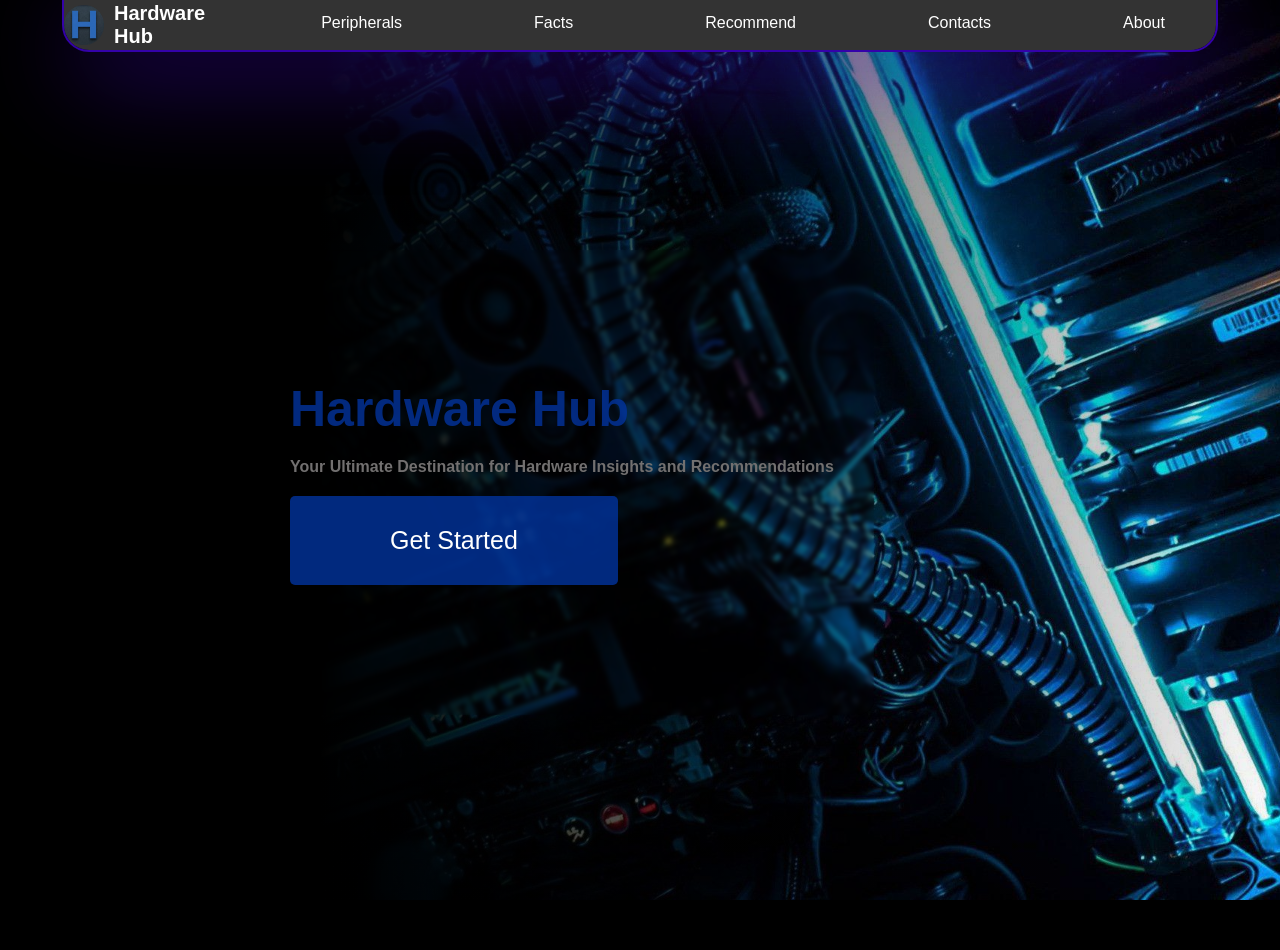
==== index.html @ c2e11205 "complete first page" ====
<!DOCTYPE html>
<html lang="en">

<head>
    <meta charset="UTF-8">
    <meta name="viewport" content="width=device-width, initial-scale=1.0">
    <link rel="stylesheet" href="Style.css">
    <link rel="stylesheet"
        href="https://fonts.googleapis.com/css2?family=Material+Symbols+Outlined:opsz,wght,FILL,GRAD@24,400,0,0&icon_names=person,help" />

    <title>Hardware Hub</title>
</head>

<body>

    <nav>
        <div class="logo">
            <a href="#"><img src="/images/viber_image_2026-10-20_21-15-32-485.png" alt="Logo" class="logo-image"></a>
            <H3>Hardware Hub</H3>
        </div>
        <div class="nav-links">
            <ul>
                <li><a href="#Peripherals">Peripherals</a></li>
                <li><a href="#Facts">Facts</a></li>
                <li><a href="#Recommend">Recommend</a></li>
                <li><a href="#Contacts">Contacts</a></li>
                <li><a href="#About">About</a></li>
            </ul>
        </div>
        <div class="nav-icons">
            <ul>
                <li><a href="#"><span class="material-symbols-outlined">person</span></a></li>
                <li><a href="#"><span class="material-symbols-outlined">help</span></a></li>
            </ul>
        </div>

    </nav>


    <section id="The-Main-Page">
        <div class="hero-box">
            <h1 id="MainTitle"> Hardware Hub</H1>
            <h3 id="MainSubtitle">Your Ultimate Destination for Hardware Insights and Recommendations</h3>
            <a href="#Peripherals" class="GetStartedButton">Get Started</a>
        </div>




    </section>


</body>

</html>
---- Style.css ----
body{
    margin: 0;
    padding: 0;
    font-family: 'Arial', sans-serif;
    background-image:
        linear-gradient(to right, #000 25%, rgba(0, 0, 0, 0) 100%),
        url(/images/wp5599720.jpg);
    background-size: cover;
    background-position: center;
    background-repeat: no-repeat;
    background-color: #000;
    background-attachment: fixed;
}

.hero-box {
    display: inline-block;
    margin-top: 100px;
    margin-left: 50px;
    padding: 30px 40px;
    background-color: rgba(0, 0, 0, 0);
    border-radius: 16px;
    backdrop-filter: blur(2px);
}

#MainTitle {
    margin: 0;
    margin-top: 100px;
    margin-left: 200px;
    font-size: 50px;
    font-weight: bold;
    color: #02339cce;
    font-family: 'Arial', sans-serif;
}

#MainSubtitle {
    margin: 0;
    margin-top: 20px;
    margin-left: 200px;
    font-size: 16px;
    color: #727070;
    font-family: 'Arial', sans-serif;
}

section#The-Main-Page .GetStartedButton {
    display: inline-block;
    margin-top: 20px;
    margin-left: 200px;
    margin-bottom: 100px;
    padding: 30px 100px;
    font-size: 25px;
    color: #fff;
    background-color: #02339cce;
    border: none;
    border-radius: 5px;
    text-decoration: none;
}

section#The-Main-Page {

    height: 100vh;
    padding-top: 100px;
    box-sizing: border-box;;
    margin: 0;
}

nav{
    position: sticky;
    display: flex;
    justify-content: space-around;
    height:50px;
    gap: 0px;

    top: 0px;
    width: 90%;
    left: 5%;
    padding: 0;
    margin: 0;
    background-color: #333;
    border-radius: 0 0 25px 25px;
    outline: 2px solid rgb(52, 2, 170);
    box-shadow: 10px 25px 100px rgba(63, 9, 189, 0.603);
    list-style-type: none;
    }



nav ul {
    list-style-type: none;
    margin: 0;
    padding: 0;
    display: flex;
    gap: 100px;
    justify-content: center;
    text-decoration: none;
}

nav a {
    display: block;
    color: white;
    text-align: center;
    padding: 14px 16px;
    text-decoration: none;
}
nav .nav-icons ul {
    gap: 0px;
    padding:0 20px;

}

nav .material-symbols-outlined {
    font-size: 24px;
    color: white;
    display: block;
}
nav .logo a {
    padding:0 ;
    display: flex;
}

.logo img {
    height: 40px;
    display: block;
    margin-top: 0px;
}

nav .nav-links{
    padding-left: 100px;
    padding-right: 100px;
}

nav .logo{
    display: flex;
    align-items: center;
    gap:10px;
}

nav .logo h3{
    color: white;
    font-size: 20px;
    margin: 0;
}
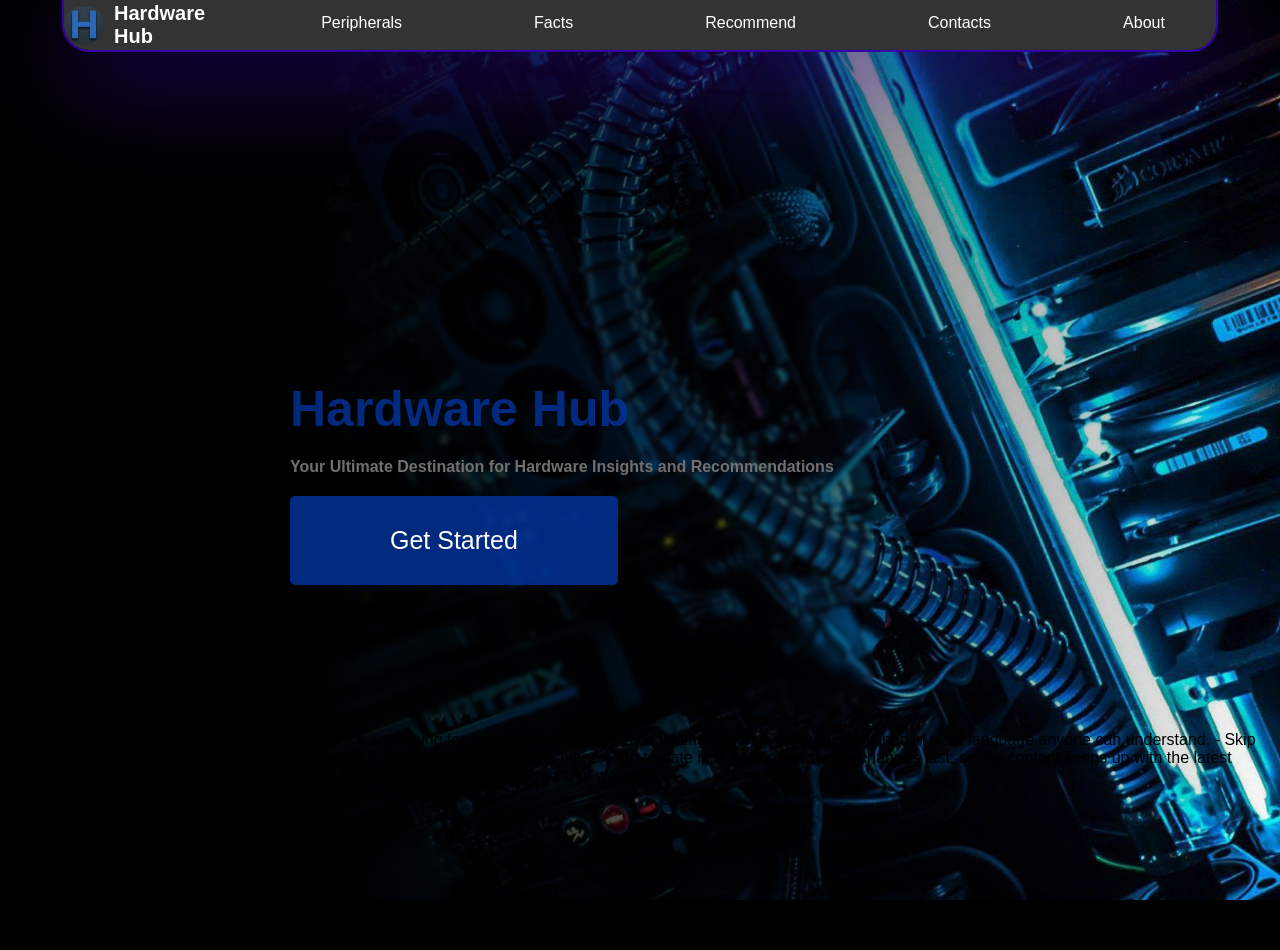
==== commit 0ffeb05e: "Make Peripherlas page and experimenting" ====
--- a/index.html
+++ b/index.html
@@ -43,6 +43,14 @@
             <h3 id="MainSubtitle">Your Ultimate Destination for Hardware Insights and Recommendations</h3>
             <a href="#Peripherals" class="GetStartedButton">Get Started</a>
         </div>
+        <div class="HeroInfo">
+            <p>-	From entry-level builds to high-end setups, there’s something for every price range.
+-	 No confusing jargon. Specs are explained in plain language anyone can understand.
+-	Skip hours of research, because the key information and comparisons are all in one place.
+-	Up-to-date information. Hardware changes fast, so our content keeps up with the latest releases.
+-	CPUs, GPUs, peripherals and more, without jumping between dozens of websites.
+</p>
+        </div>
 
 
 
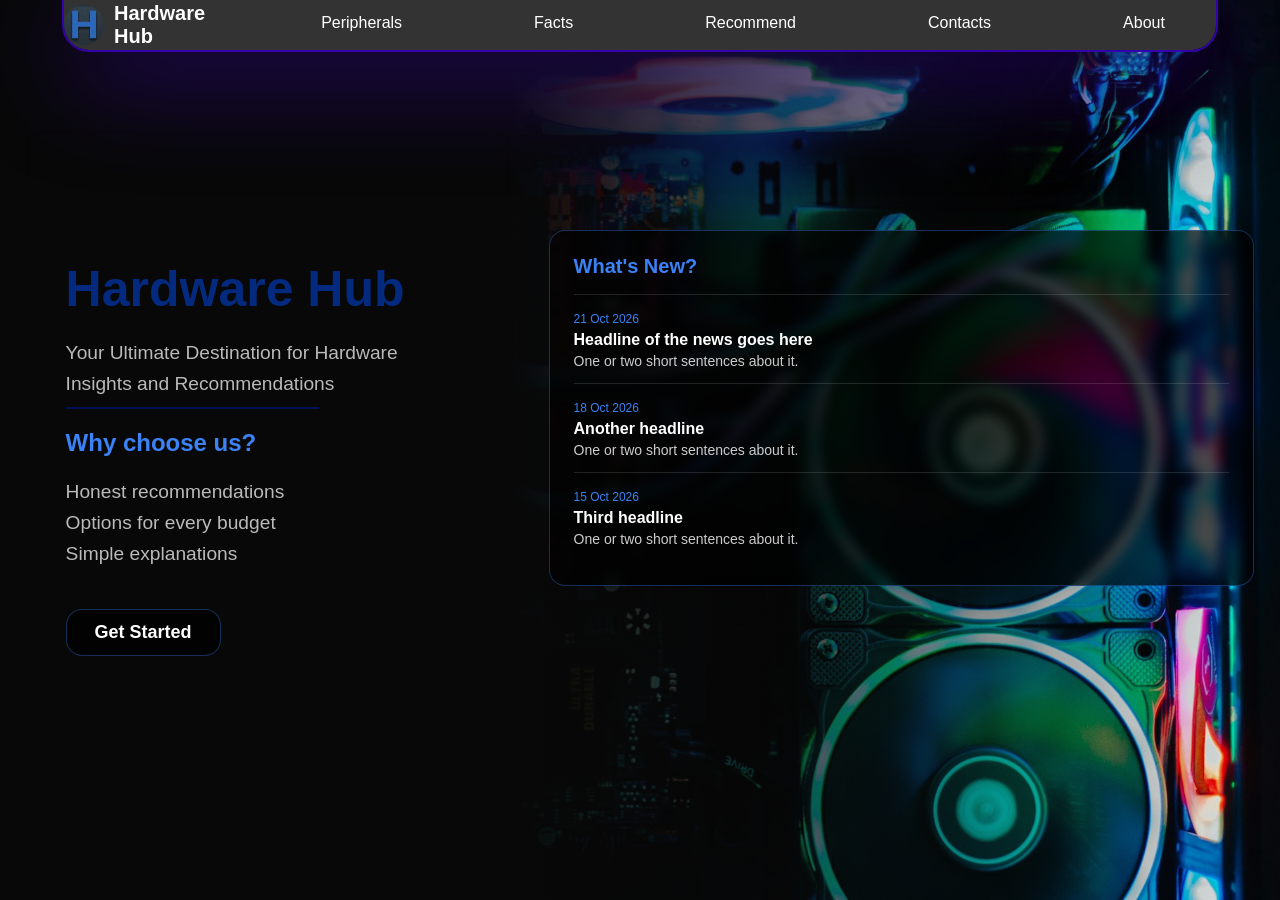
==== commit 6145872d: "Changes in Main Page" ====
--- a/index.html
+++ b/index.html
@@ -21,7 +21,7 @@
         <div class="nav-links">
             <ul>
                 <li><a href="#Peripherals">Peripherals</a></li>
-                <li><a href="#Facts">Facts</a></li>
+                <li><a href="#News">Facts</a></li>
                 <li><a href="#Recommend">Recommend</a></li>
                 <li><a href="#Contacts">Contacts</a></li>
                 <li><a href="#About">About</a></li>
@@ -38,19 +38,44 @@
 
 
     <section id="The-Main-Page">
+
         <div class="hero-box">
-            <h1 id="MainTitle"> Hardware Hub</H1>
-            <h3 id="MainSubtitle">Your Ultimate Destination for Hardware Insights and Recommendations</h3>
-            <a href="#Peripherals" class="GetStartedButton">Get Started</a>
+            <h1 id="MainTitle">Hardware Hub</h1>
+            <p id="Subtitle" style="font-size: 1.2em; line-height: 1.6; color: #bbbaba;">
+                Your Ultimate Destination for Hardware Insights and Recommendations </p> 
+                <hr style="border: 1px solid #001a8f96; margin-right:150px">
+            <h2 class="Choosing" style="font-size: 1.5em; color: #3b82f6;">Why choose us?</h2>
+            <p class="Choose">
+            Honest recommendations <br>
+            Options for every budget <br>
+            Simple explanations
+            </p>
+            <a href="peripherals.html" class="GetStartedButton">Get Started</a>
         </div>
-        <div class="HeroInfo">
-            <p>-	From entry-level builds to high-end setups, there’s something for every price range.
--	 No confusing jargon. Specs are explained in plain language anyone can understand.
--	Skip hours of research, because the key information and comparisons are all in one place.
--	Up-to-date information. Hardware changes fast, so our content keeps up with the latest releases.
--	CPUs, GPUs, peripherals and more, without jumping between dozens of websites.
-</p>
-        </div>
+
+        <aside class="news">
+            <h2 class="news-title">What's New?</h2>
+
+            <article class="news-item">
+                <span class="news-date">21 Oct 2026</span>
+                <h3>Headline of the news goes here</h3>
+                <p>One or two short sentences about it.</p>
+            </article>
+
+            <article class="news-item">
+                <span class="news-date">18 Oct 2026</span>
+                <h3>Another headline</h3>
+                <p>One or two short sentences about it.</p>
+            </article>
+
+            <article class="news-item">
+                <span class="news-date">15 Oct 2026</span>
+                <h3>Third headline</h3>
+                <p>One or two short sentences about it.</p>
+            </article>
+        </aside>
+
+    </section>
 
 
 
--- a/Style.css
+++ b/Style.css
@@ -4,8 +4,8 @@
     padding: 0;
     font-family: 'Arial', sans-serif;
     background-image:
-        linear-gradient(to right, #000 25%, rgba(0, 0, 0, 0) 100%),
-        url(/images/wp5599720.jpg);
+        linear-gradient(to right, #080808 40%, rgba(0, 0, 0, 0) 100%),
+        url(/images/tai-bui-Q-xGz9NOVOE-unsplash.jpg);
     background-size: cover;
     background-position: center;
     background-repeat: no-repeat;
@@ -18,7 +18,7 @@
     margin-top: 100px;
     margin-left: 50px;
     padding: 30px 40px;
-    background-color: rgba(0, 0, 0, 0);
+    background-color: rgba(7, 2, 85, 0);
     border-radius: 16px;
     backdrop-filter: blur(2px);
 }
@@ -26,42 +26,98 @@
 #MainTitle {
     margin: 0;
     margin-top: 100px;
-    margin-left: 200px;
     font-size: 50px;
     font-weight: bold;
     color: #02339cce;
     font-family: 'Arial', sans-serif;
 }
 
-#MainSubtitle {
+.Choose{
+    font-size: 1.2em;
+    line-height: 1.6;
+    color: #bbbaba;
+    margin: 0 0 20px;
+}
+
+#Subtitle {
     margin: 0;
     margin-top: 20px;
-    margin-left: 200px;
     font-size: 16px;
     color: #727070;
     font-family: 'Arial', sans-serif;
 }
 
-section#The-Main-Page .GetStartedButton {
+.GetStartedButton {
     display: inline-block;
     margin-top: 20px;
-    margin-left: 200px;
-    margin-bottom: 100px;
-    padding: 30px 100px;
-    font-size: 25px;
-    color: #fff;
-    background-color: #02339cce;
-    border: none;
-    border-radius: 5px;
+    padding: 12px 28px;
+    background-color: rgba(0, 0, 0, 0.65);
+    border: 1px solid rgba(59, 130, 246, 0.35);
+    border-radius: 16px;
+    backdrop-filter: blur(6px);
+    color: white;
     text-decoration: none;
+    font-size: 18px;
+    font-weight: bold;
+}
+
+.GetStartedButton:hover {
+    border-color: #3b82f6;
+    color: #3b82f6;
 }
 
 section#The-Main-Page {
-
-    height: 100vh;
-    padding-top: 100px;
-    box-sizing: border-box;;
-    margin: 0;
+    display: flex;
+    align-items: center;          
+    justify-content: space-between;
+    gap: 40px;
+    height: 100%;
+    padding: 80px 2% 40px;        
+    box-sizing: border-box;
+}
+
+.hero-box {
+    margin: 0;                    
+    flex: 1 1 55%;              
+}
+
+.news {
+    flex: 0 1 1100px;         
+    max-height: 100%;
+    overflow-y: auto;             
+    padding: 24px;
+    background-color: rgba(0, 0, 0, 0.65);
+    border: 1px solid rgba(59, 130, 246, 0.35);
+    border-radius: 16px;
+    backdrop-filter: blur(6px);
+    color: white;
+}
+
+.news-title {
+    margin: 0 0 16px;
+    font-size: 20px;
+    color: #3b82f6;
+}
+
+.news-item {
+    padding: 14px 0;
+    border-top: 1px solid rgba(255, 255, 255, 0.12);
+}
+
+.news-date {
+    font-size: 12px;
+    color: #3b82f6;
+}
+
+.news-item h3 {
+    margin: 4px 0;
+    font-size: 16px;
+}
+
+.news-item p {
+    margin: 0;
+    font-size: 14px;
+    color: #ccc;
 }
 
 nav{
@@ -77,6 +133,7 @@
     padding: 0;
     margin: 0;
     background-color: #333;
+    backdrop-filter: blur(2px);
     border-radius: 0 0 25px 25px;
     outline: 2px solid rgb(52, 2, 170);
     box-shadow: 10px 25px 100px rgba(63, 9, 189, 0.603);
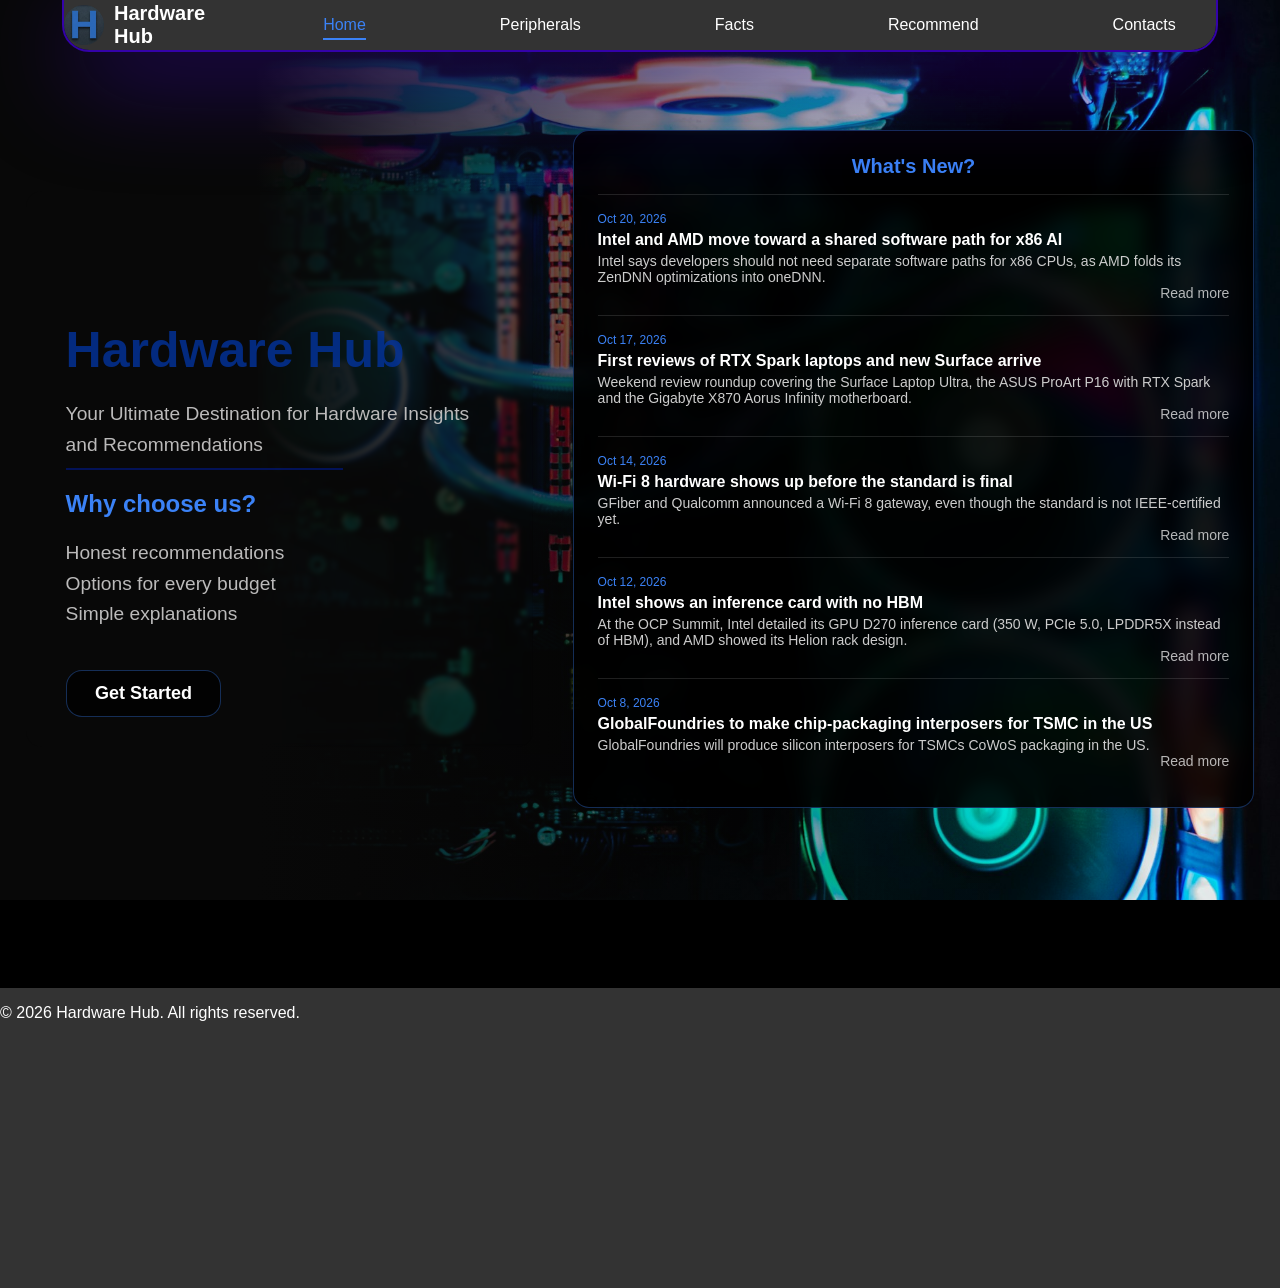
==== commit 7604c441: "added new wallpaper, footer, new nav mechanics, peripherals folder for navigation in it" ====
--- a/index.html
+++ b/index.html
@@ -4,7 +4,7 @@
 <head>
     <meta charset="UTF-8">
     <meta name="viewport" content="width=device-width, initial-scale=1.0">
-    <link rel="stylesheet" href="Style.css">
+    <link rel="stylesheet" href="MainStyle.css">
     <link rel="stylesheet"
         href="https://fonts.googleapis.com/css2?family=Material+Symbols+Outlined:opsz,wght,FILL,GRAD@24,400,0,0&icon_names=person,help" />
 
@@ -19,12 +19,12 @@
             <H3>Hardware Hub</H3>
         </div>
         <div class="nav-links">
-            <ul>
-                <li><a href="#Peripherals">Peripherals</a></li>
-                <li><a href="#News">Facts</a></li>
-                <li><a href="#Recommend">Recommend</a></li>
-                <li><a href="#Contacts">Contacts</a></li>
-                <li><a href="#About">About</a></li>
+            <ul class="nav-list">
+                <li><a href="index.html" class="active">Home</a></li>
+                <li><a href="/PeripheralsPages/Peripherals.html">Peripherals</a></li>
+                <li><a href="Facts.html">Facts</a></li>
+                <li><a href="Recommendations.html">Recommend</a></li>
+                <li><a href="Contacts.html">Contacts</a></li>
             </ul>
         </div>
         <div class="nav-icons">
@@ -50,39 +50,55 @@
             Options for every budget <br>
             Simple explanations
             </p>
-            <a href="peripherals.html" class="GetStartedButton">Get Started</a>
+            <a href="/PeripheralsPages/Peripherals.html" class="GetStartedButton">Get Started</a>
         </div>
 
         <aside class="news">
             <h2 class="news-title">What's New?</h2>
 
             <article class="news-item">
-                <span class="news-date">21 Oct 2026</span>
-                <h3>Headline of the news goes here</h3>
-                <p>One or two short sentences about it.</p>
+                <span class="news-date">Oct 20, 2026</span>
+                <h3>Intel and AMD move toward a shared software path for x86 AI</h3>
+                <p>Intel says developers should not need separate software paths for x86 CPUs, as AMD folds its ZenDNN optimizations into oneDNN.</p>
+                <p><a href="https://wccftech.com/topic/hardware/" target="_blank" style="display: flex; justify-content: right;">Read more</a></p>
             </article>
 
             <article class="news-item">
-                <span class="news-date">18 Oct 2026</span>
-                <h3>Another headline</h3>
-                <p>One or two short sentences about it.</p>
+                <span class="news-date">Oct 17, 2026</span>
+                <h3>First reviews of RTX Spark laptops and new Surface arrive</h3>
+                <p>Weekend review roundup covering the Surface Laptop Ultra, the ASUS ProArt P16 with RTX Spark and the Gigabyte X870 Aorus Infinity motherboard.</p>
+                <p><a href="https://www.funkykit.com/news/weekend-hardware-round-up-17th-october-2026" target="_blank " style="display: flex; justify-content: right;">Read more</a></p>
             </article>
 
             <article class="news-item">
-                <span class="news-date">15 Oct 2026</span>
-                <h3>Third headline</h3>
-                <p>One or two short sentences about it.</p>
+                <span class="news-date">Oct 14, 2026</span>
+                <h3>Wi-Fi 8 hardware shows up before the standard is final</h3>
+                <p>GFiber and Qualcomm announced a Wi-Fi 8 gateway, even though the standard is not IEEE-certified yet.</p>
+                <p><a href="https://www.tomshardware.com/news/page/8" target="_blank" style="display: flex; justify-content: right;">Read more</a></p>
+            </article>
+
+            <article class="news-item">
+                <span class="news-date">Oct 12, 2026</span>
+                <h3>Intel shows an inference card with no HBM</h3>
+                <p>At the OCP Summit, Intel detailed its GPU D270 inference card (350 W, PCIe 5.0, LPDDR5X instead of HBM), and AMD showed its Helion rack design.</p>
+                <p><a href="https://www.techwrix.com/ocp-global-summit-2026-recap-key-announcements-and-takeaways/" target="_blank" style="display: flex; justify-content: right;">Read more</a></p>
+            </article>
+
+            <article class="news-item">
+                <span class="news-date">Oct 8, 2026</span>
+                <h3>GlobalFoundries to make chip-packaging interposers for TSMC in the US</h3>
+                <p>GlobalFoundries will produce silicon interposers for TSMCs CoWoS packaging in the US.</p>
+                <p><a href="https://www.tomshardware.com/tech-industry/manufacturing/semiconductors" target="_blank" style="display: flex; justify-content: right;">Read more</a></p>
             </article>
         </aside>
 
+    
     </section>
 
 
-
-
-    </section>
-
-
+    <footer>
+        <p>&copy; 2026 Hardware Hub. All rights reserved.</p>
+    </footer>
 </body>
 
 </html>
--- a/MainStyle.css
+++ b/MainStyle.css
@@ -0,0 +1,247 @@
+
+body{
+    margin: 0;
+    padding: 0;
+    font-family: 'Arial', sans-serif;
+    background-image:
+        linear-gradient(to right, #080808 20%, rgba(0, 0, 0, 0) 80%),
+        url(/images/tai-bui-Q-xGz9NOVOE-unsplash.jpg);
+    background-size: cover;
+    background-position: center;
+    background-repeat: no-repeat;
+    background-color: #000;
+    background-attachment: fixed;
+}
+
+.hero-box {
+    display: inline-block;
+    margin-top: 100px;
+    margin-left: 50px;
+    padding: 30px 40px;
+    background-color: rgba(7, 2, 85, 0);
+    border-radius: 16px;
+    backdrop-filter: blur(2px);
+}
+
+#MainTitle {
+    margin: 0;
+    margin-top: 100px;
+    font-size: 50px;
+    font-weight: bold;
+    color: #02339cce;
+    font-family: 'Arial', sans-serif;
+}
+
+.Choose{
+    font-size: 1.2em;
+    line-height: 1.6;
+    color: #bbbaba;
+    margin: 0 0 20px;
+}
+
+#Subtitle {
+    margin: 0;
+    margin-top: 20px;
+    font-size: 16px;
+    color: #727070;
+    font-family: 'Arial', sans-serif;
+}
+
+.GetStartedButton {
+    display: inline-block;
+    margin-top: 20px;
+    padding: 12px 28px;
+    background-color: rgba(0, 0, 0, 0.65);
+    border: 1px solid rgba(59, 130, 246, 0.35);
+    border-radius: 16px;
+    backdrop-filter: blur(6px);
+    color: white;
+    text-decoration: none;
+    font-size: 18px;
+    font-weight: bold;
+}
+
+.GetStartedButton:hover {
+    border-color: #3b82f6;
+    color: #3b82f6;
+}
+
+section#The-Main-Page {
+    display: flex;
+    align-items: center;          
+    justify-content: space-between;
+    gap: 40px;
+    height: 100%;
+    padding: 80px 2% 40px;        
+    box-sizing: border-box;
+}
+
+
+.hero-box {
+    margin: 0;                    
+    flex: 1 1 55%;              
+}
+
+.news {
+    flex: 0 1 1000px;         
+    max-height: 100%;
+    overflow-y: auto;             
+    padding: 24px;
+    background-color: rgba(0, 0, 0, 0.900);
+    border: 1px solid rgba(59, 130, 246, 0.35);
+    border-radius: 16px;
+    backdrop-filter: blur(10px);
+    color: white;
+}
+
+.news-title {
+    display: flex;
+    justify-content: center;
+    margin: 0 0 16px;
+    font-size: 20px;
+    color: #3b82f6;
+}
+
+.news-item {
+    padding: 14px 0;
+    border-top: 1px solid rgba(255, 255, 255, 0.12);
+}
+
+.news-date {
+    font-size: 12px;
+    color: #3b82f6;
+}
+
+.news-item h3 {
+    margin: 4px 0;
+    font-size: 16px;
+}
+
+.news-item p {
+    margin: 0;
+    font-size: 14px;
+    color: #ccc;
+    text-decoration: none;
+}
+
+.news-item p a {
+    margin: 0;
+    font-size: 14px;
+    color: #fdfdfdb4;
+    text-decoration: none;
+}
+
+nav{
+    position: sticky;
+    display: flex;
+    justify-content: space-around;
+    height:50px;
+    gap: 0px;
+
+    top: 0px;
+    width: 90%;
+    left: 5%;
+    padding: 0;
+    margin: 0;
+    background-color: #333;
+    backdrop-filter: blur(2px);
+    border-radius: 0 0 25px 25px;
+    outline: 2px solid rgb(52, 2, 170);
+    box-shadow: 10px 25px 100px rgba(63, 9, 189, 0.603);
+    list-style-type: none;
+    z-index: 9999;
+    }
+
+
+
+nav ul {
+    list-style-type: none;
+    margin: 0;
+    padding: 0;
+    display: flex;
+    gap: 100px;
+    justify-content: center;
+    text-decoration: none;
+}
+
+nav a {
+    display: block;
+    color: white;
+    text-align: center;
+    padding: 14px 16px;
+    text-decoration: none;
+}
+
+
+
+nav .nav-icons ul {
+    gap: 0px;
+    padding:0 20px;
+
+}
+
+nav .material-symbols-outlined {
+    font-size: 24px;
+    color: white;
+    display: block;
+}
+nav .logo a {
+    padding:0 ;
+    display: flex;
+}
+
+.logo img {
+    height: 40px;
+    display: block;
+    margin-top: 0px;
+}
+
+nav .nav-links{
+    padding-left: 100px;
+    padding-right: 100px;
+    position: relative;
+    border: 1px solid transparent;
+    border-radius: 8px;
+}
+
+nav .nav-links a{
+    border: 1px solid transparent;
+    border-radius: 8px;
+}
+
+nav .nav-links a:hover{
+    color: #3b82f6;
+    background: linear-gradient(#3b82f6, #3b82f6) no-repeat;
+    background-size: calc(100% - 32px) 2px;
+    background-position: 16px calc(100% - 8px);
+}
+
+nav .nav-links a.active{
+    color: #3b82f6;
+    background: linear-gradient(#3b82f6, #3b82f6) no-repeat;
+    background-size: calc(100% - 32px) 2px;
+    background-position: 16px calc(100% - 8px);
+
+}
+
+nav .logo{
+    display: flex;
+    align-items: center;
+    gap:10px;
+}
+
+nav .logo h3{
+    color: white;
+    font-size: 20px;
+    margin: 0;
+}
+
+footer {
+    position:absolute;
+    display: inline-block;
+    height: 300px;
+    width: 100%;
+    margin-top: 140px;
+    background-color: #333;
+    color: white;
+}
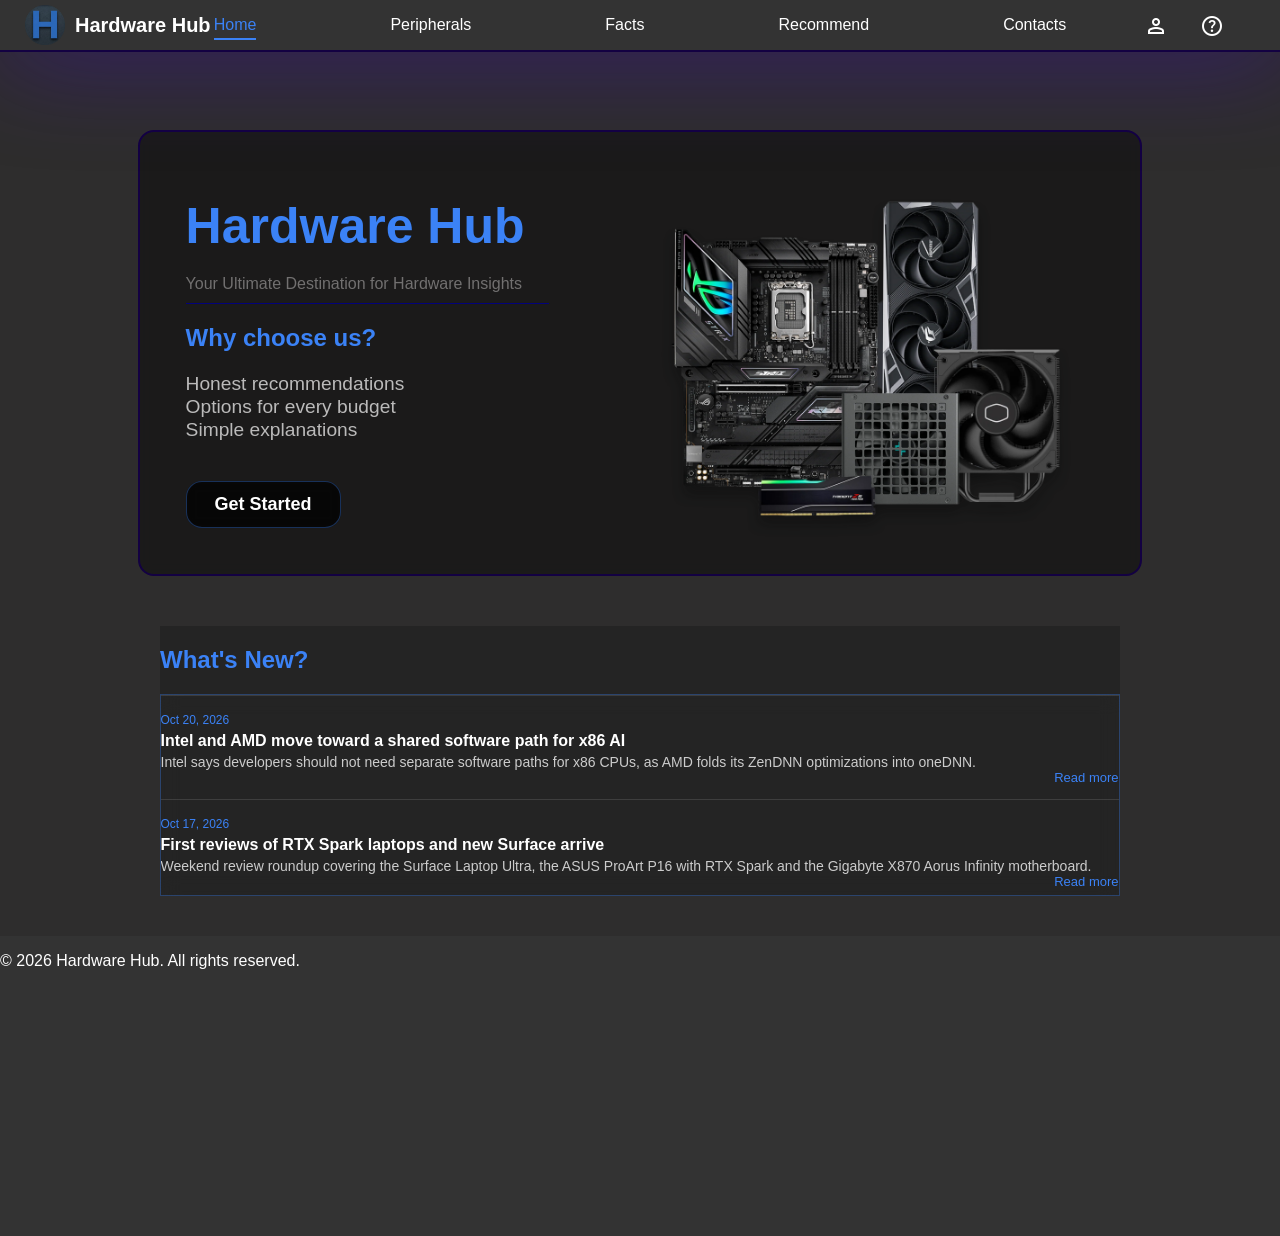
==== commit f5e244a5: "chnages in Hero" ====
--- a/index.html
+++ b/index.html
@@ -15,13 +15,13 @@
 
     <nav>
         <div class="logo">
-            <a href="#"><img src="/images/viber_image_2026-10-20_21-15-32-485.png" alt="Logo" class="logo-image"></a>
+            <img src="/images/viber_image_2026-10-20_21-15-32-485.png" alt="Logo" class="logo-image">
             <H3>Hardware Hub</H3>
         </div>
         <div class="nav-links">
             <ul class="nav-list">
                 <li><a href="index.html" class="active">Home</a></li>
-                <li><a href="/PeripheralsPages/Peripherals.html">Peripherals</a></li>
+                <li><a href="/PeripheralsPages/Components.html">Peripherals</a></li>
                 <li><a href="Facts.html">Facts</a></li>
                 <li><a href="Recommendations.html">Recommend</a></li>
                 <li><a href="Contacts.html">Contacts</a></li>
@@ -36,63 +36,82 @@
 
     </nav>
 
+    <section id="mainBackground">
+    </section>
+
 
     <section id="The-Main-Page">
 
         <div class="hero-box">
+            <div class="HeroText">
             <h1 id="MainTitle">Hardware Hub</h1>
-            <p id="Subtitle" style="font-size: 1.2em; line-height: 1.6; color: #bbbaba;">
-                Your Ultimate Destination for Hardware Insights and Recommendations </p> 
-                <hr style="border: 1px solid #001a8f96; margin-right:150px">
+            <p id="Subtitle">
+                Your Ultimate Destination for Hardware Insights</p>
+            <div style="height: 1px; margin-top: 10px; width : 40% ;background-color: rgb(2, 2, 124); "></div>
             <h2 class="Choosing" style="font-size: 1.5em; color: #3b82f6;">Why choose us?</h2>
             <p class="Choose">
-            Honest recommendations <br>
-            Options for every budget <br>
-            Simple explanations
+                Honest recommendations <br>
+                Options for every budget <br>
+                Simple explanations
             </p>
             <a href="/PeripheralsPages/Peripherals.html" class="GetStartedButton">Get Started</a>
+            </div>
+            <div class="HeroImage">
+                <img src="/images/PC_Parts_Collection.webp" alt="Hero Image" class="hero-image">
+            </div>
         </div>
 
-        <aside class="news">
+
+
+        <div class="newsAll">
             <h2 class="news-title">What's New?</h2>
+            <aside class="news">
 
-            <article class="news-item">
-                <span class="news-date">Oct 20, 2026</span>
-                <h3>Intel and AMD move toward a shared software path for x86 AI</h3>
-                <p>Intel says developers should not need separate software paths for x86 CPUs, as AMD folds its ZenDNN optimizations into oneDNN.</p>
-                <p><a href="https://wccftech.com/topic/hardware/" target="_blank" style="display: flex; justify-content: right;">Read more</a></p>
-            </article>
+                <article class="news-item">
+                    <span class="news-date">Oct 20, 2026</span>
+                    <h3>Intel and AMD move toward a shared software path for x86 AI</h3>
+                    <p>Intel says developers should not need separate software paths for x86 CPUs, as AMD folds its
+                        ZenDNN optimizations into oneDNN.</p>
+                    <p><a href="https://wccftech.com/topic/hardware/" target="_blank"
+                            style="display: flex; justify-content: right;">Read more</a></p>
+                </article>
 
-            <article class="news-item">
-                <span class="news-date">Oct 17, 2026</span>
-                <h3>First reviews of RTX Spark laptops and new Surface arrive</h3>
-                <p>Weekend review roundup covering the Surface Laptop Ultra, the ASUS ProArt P16 with RTX Spark and the Gigabyte X870 Aorus Infinity motherboard.</p>
-                <p><a href="https://www.funkykit.com/news/weekend-hardware-round-up-17th-october-2026" target="_blank " style="display: flex; justify-content: right;">Read more</a></p>
-            </article>
+                <article class="news-item">
+                    <span class="news-date">Oct 17, 2026</span>
+                    <h3>First reviews of RTX Spark laptops and new Surface arrive</h3>
+                    <p>Weekend review roundup covering the Surface Laptop Ultra, the ASUS ProArt P16 with RTX Spark and
+                        the Gigabyte X870 Aorus Infinity motherboard.</p>
+                    <p><a href="https://www.funkykit.com/news/weekend-hardware-round-up-17th-october-2026"
+                            target="_blank " style="display: flex; justify-content: right;">Read more</a></p>
+                </article>
 
-            <article class="news-item">
-                <span class="news-date">Oct 14, 2026</span>
-                <h3>Wi-Fi 8 hardware shows up before the standard is final</h3>
-                <p>GFiber and Qualcomm announced a Wi-Fi 8 gateway, even though the standard is not IEEE-certified yet.</p>
-                <p><a href="https://www.tomshardware.com/news/page/8" target="_blank" style="display: flex; justify-content: right;">Read more</a></p>
-            </article>
+                <article class="news-item">
+                    <span class="news-date">Oct 14, 2026</span>
+                    <h3>Wi-Fi 8 hardware shows up before the standard is final</h3>
+                    <p>GFiber and Qualcomm announced a Wi-Fi 8 gateway, even though the standard is not IEEE-certified
+                        yet.</p>
+                    <p><a href="https://www.tomshardware.com/news/page/8" target="_blank"
+                            style="display: flex; justify-content: right;">Read more</a></p>
+                </article>
 
-            <article class="news-item">
-                <span class="news-date">Oct 12, 2026</span>
-                <h3>Intel shows an inference card with no HBM</h3>
-                <p>At the OCP Summit, Intel detailed its GPU D270 inference card (350 W, PCIe 5.0, LPDDR5X instead of HBM), and AMD showed its Helion rack design.</p>
-                <p><a href="https://www.techwrix.com/ocp-global-summit-2026-recap-key-announcements-and-takeaways/" target="_blank" style="display: flex; justify-content: right;">Read more</a></p>
-            </article>
+                <article class="news-item">
+                    <span class="news-date">Oct 12, 2026</span>
+                    <h3>Intel shows an inference card with no HBM</h3>
+                    <p>At the OCP Summit, Intel detailed its GPU D270 inference card (350 W, PCIe 5.0, LPDDR5X instead
+                        of HBM), and AMD showed its Helion rack design.</p>
+                    <p><a href="https://www.techwrix.com/ocp-global-summit-2026-recap-key-announcements-and-takeaways/"
+                            target="_blank" style="display: flex; justify-content: right;">Read more</a></p>
+                </article>
 
-            <article class="news-item">
-                <span class="news-date">Oct 8, 2026</span>
-                <h3>GlobalFoundries to make chip-packaging interposers for TSMC in the US</h3>
-                <p>GlobalFoundries will produce silicon interposers for TSMCs CoWoS packaging in the US.</p>
-                <p><a href="https://www.tomshardware.com/tech-industry/manufacturing/semiconductors" target="_blank" style="display: flex; justify-content: right;">Read more</a></p>
-            </article>
-        </aside>
-
-    
+                <article class="news-item">
+                    <span class="news-date">Oct 8, 2026</span>
+                    <h3>GlobalFoundries to make chip-packaging interposers for TSMC in the US</h3>
+                    <p>GlobalFoundries will produce silicon interposers for TSMCs CoWoS packaging in the US.</p>
+                    <p><a href="https://www.tomshardware.com/tech-industry/manufacturing/semiconductors" target="_blank"
+                            style="display: flex; justify-content: right;">Read more</a></p>
+                </article>
+            </aside>
+        </div>
     </section>
 
 
--- a/MainStyle.css
+++ b/MainStyle.css
@@ -1,48 +1,59 @@
-
-body{
-    margin: 0;
+body {
+    margin: 0 auto;
     padding: 0;
     font-family: 'Arial', sans-serif;
-    background-image:
-        linear-gradient(to right, #080808 20%, rgba(0, 0, 0, 0) 80%),
-        url(/images/tai-bui-Q-xGz9NOVOE-unsplash.jpg);
-    background-size: cover;
-    background-position: center;
-    background-repeat: no-repeat;
-    background-color: #000;
-    background-attachment: fixed;
+    background-color: rgb(46, 45, 45);
+}
+
+.GetStartedButton:hover {
+    border-color: #3b82f6;
+    color: #3b82f6;
+}
+
+section#The-Main-Page {
+    position: relative;
+    display: flex;
+    align-items: center;
+    flex-direction: column;
+    gap: 50px;
+    width: 100%;
+    margin: 0 auto;
+    max-width: 960px;
+    padding: 80px 2% 40px;
+    box-sizing: border-box;
+    z-index: 10;
 }
 
 .hero-box {
-    display: inline-block;
-    margin-top: 100px;
-    margin-left: 50px;
-    padding: 30px 40px;
-    background-color: rgba(7, 2, 85, 0);
+    margin: 0 20px;
+    padding: 5%;
+    width: 100%;
+    background-color: rgba(17, 17, 17, 0.65);
+    border: 2px solid rgb(19, 1, 66);
     border-radius: 16px;
-    backdrop-filter: blur(2px);
+    backdrop-filter: blur(6px);
 }
 
 #MainTitle {
     margin: 0;
-    margin-top: 100px;
+    margin-top: 20px;
     font-size: 50px;
     font-weight: bold;
-    color: #02339cce;
+    color: #3b82f6;
     font-family: 'Arial', sans-serif;
 }
 
-.Choose{
-    font-size: 1.2em;
-    line-height: 1.6;
+.Choose {
+    font-size: 1.2rem;
+    line-height: 1.2;
     color: #bbbaba;
     margin: 0 0 20px;
 }
 
-#Subtitle {
+#Subtitle { 
     margin: 0;
     margin-top: 20px;
-    font-size: 16px;
+    font-size: 1rem;
     color: #727070;
     font-family: 'Arial', sans-serif;
 }
@@ -61,44 +72,33 @@
     font-weight: bold;
 }
 
-.GetStartedButton:hover {
-    border-color: #3b82f6;
-    color: #3b82f6;
-}
-
-section#The-Main-Page {
-    display: flex;
-    align-items: center;          
-    justify-content: space-between;
-    gap: 40px;
-    height: 100%;
-    padding: 80px 2% 40px;        
-    box-sizing: border-box;
-}
-
-
-.hero-box {
-    margin: 0;                    
-    flex: 1 1 55%;              
+.HeroImage img{
+    position: absolute;
+    height: 450px;;
+    width: auto;
+    right: 50px;
+    top : 10px;
+
+}
+
+.newsAll{
+    width: 960px;
+    background-color: rgba(32, 31, 31, 0.65);
+
+
 }
 
 .news {
-    flex: 0 1 1000px;         
-    max-height: 100%;
-    overflow-y: auto;             
-    padding: 24px;
-    background-color: rgba(0, 0, 0, 0.900);
+    max-height: 200px;
+    overflow-y: auto;
     border: 1px solid rgba(59, 130, 246, 0.35);
-    border-radius: 16px;
     backdrop-filter: blur(10px);
     color: white;
 }
 
 .news-title {
-    display: flex;
-    justify-content: center;
-    margin: 0 0 16px;
-    font-size: 20px;
+    gap: 10px;
+    font-size: 2.5 rem;
     color: #3b82f6;
 }
 
@@ -125,32 +125,28 @@
 }
 
 .news-item p a {
-    margin: 0;
-    font-size: 14px;
-    color: #fdfdfdb4;
-    text-decoration: none;
-}
-
-nav{
+    color: #3b82f6;
+    font-size: 13px;
+    text-decoration: none;
+}
+
+nav {
     position: sticky;
     display: flex;
-    justify-content: space-around;
-    height:50px;
-    gap: 0px;
-
+    justify-content: center;
+    height: 50px;
+    width: 100%;
     top: 0px;
-    width: 90%;
-    left: 5%;
-    padding: 0;
+    padding: 0 px;
     margin: 0;
     background-color: #333;
     backdrop-filter: blur(2px);
-    border-radius: 0 0 25px 25px;
-    outline: 2px solid rgb(52, 2, 170);
-    box-shadow: 10px 25px 100px rgba(63, 9, 189, 0.603);
+    outline: 2px solid rgb(19, 1, 66);
+    box-shadow: 5px 1px 100px rgba(63, 9, 189, 0.603);
     list-style-type: none;
     z-index: 9999;
-    }
+    flex: auto;
+}
 
 
 
@@ -160,7 +156,6 @@
     padding: 0;
     display: flex;
     gap: 100px;
-    justify-content: center;
     text-decoration: none;
 }
 
@@ -175,8 +170,10 @@
 
 
 nav .nav-icons ul {
+    position: absolute;
     gap: 0px;
-    padding:0 20px;
+    padding: 0 20px;
+    right: 20px;
 
 }
 
@@ -185,9 +182,11 @@
     color: white;
     display: block;
 }
-nav .logo a {
-    padding:0 ;
-    display: flex;
+
+nav .logo {
+    position: absolute;
+    padding: 5px;
+    left: 20px;
 }
 
 .logo img {
@@ -196,7 +195,7 @@
     margin-top: 0px;
 }
 
-nav .nav-links{
+nav .nav-links {
     padding-left: 100px;
     padding-right: 100px;
     position: relative;
@@ -204,44 +203,41 @@
     border-radius: 8px;
 }
 
-nav .nav-links a{
+nav .nav-links a {
     border: 1px solid transparent;
     border-radius: 8px;
 }
 
-nav .nav-links a:hover{
+nav .nav-links a:hover {
+    color: #3b82f6;
+}
+
+nav .nav-links a.active {
     color: #3b82f6;
     background: linear-gradient(#3b82f6, #3b82f6) no-repeat;
     background-size: calc(100% - 32px) 2px;
     background-position: 16px calc(100% - 8px);
-}
-
-nav .nav-links a.active{
-    color: #3b82f6;
-    background: linear-gradient(#3b82f6, #3b82f6) no-repeat;
-    background-size: calc(100% - 32px) 2px;
-    background-position: 16px calc(100% - 8px);
-
-}
-
-nav .logo{
+
+}
+
+nav .logo {
     display: flex;
     align-items: center;
-    gap:10px;
-}
-
-nav .logo h3{
+    gap: 10px;
+}
+
+nav .logo h3 {
     color: white;
     font-size: 20px;
     margin: 0;
 }
 
 footer {
-    position:absolute;
+    position: relative;
     display: inline-block;
     height: 300px;
     width: 100%;
-    margin-top: 140px;
+    margin-top: auto;
     background-color: #333;
     color: white;
 }
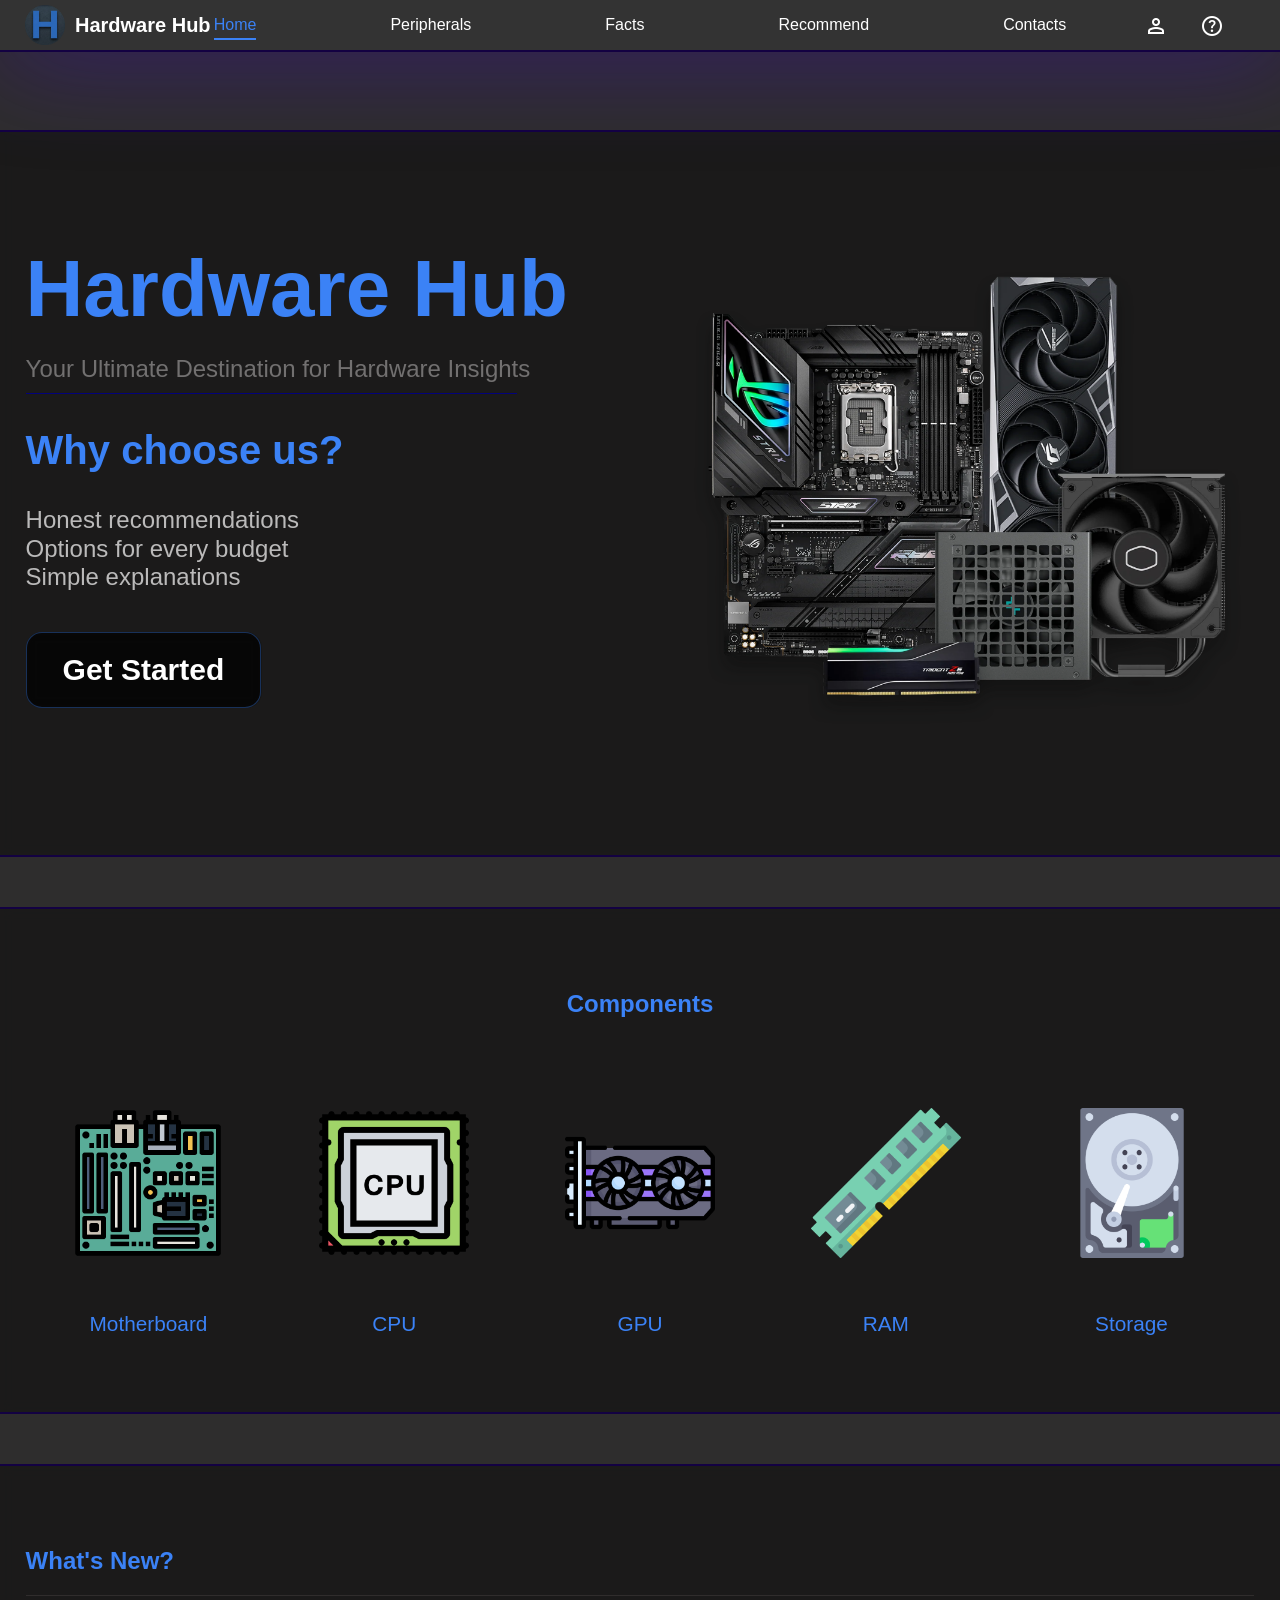
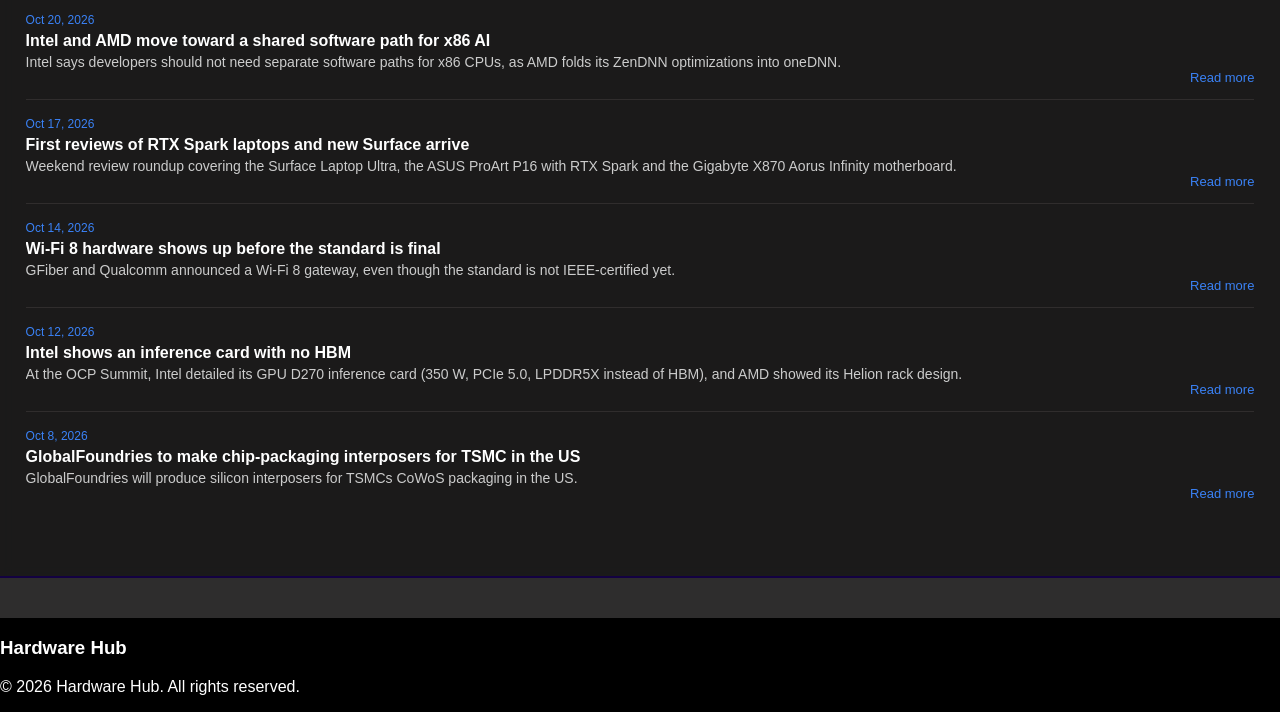
==== commit 9a57061f: "components section and page upgrade" ====
--- a/index.html
+++ b/index.html
@@ -44,20 +44,56 @@
 
         <div class="hero-box">
             <div class="HeroText">
-            <h1 id="MainTitle">Hardware Hub</h1>
-            <p id="Subtitle">
-                Your Ultimate Destination for Hardware Insights</p>
-            <div style="height: 1px; margin-top: 10px; width : 40% ;background-color: rgb(2, 2, 124); "></div>
-            <h2 class="Choosing" style="font-size: 1.5em; color: #3b82f6;">Why choose us?</h2>
-            <p class="Choose">
-                Honest recommendations <br>
-                Options for every budget <br>
-                Simple explanations
-            </p>
-            <a href="/PeripheralsPages/Peripherals.html" class="GetStartedButton">Get Started</a>
+                <h1 id="MainTitle">Hardware Hub</h1>
+                <p id="Subtitle">
+                    Your Ultimate Destination for Hardware Insights</p>
+                <div style="height: 1px; margin-top: 10px; width : 40% ;background-color: rgb(2, 2, 124); "></div>
+                <h2 class="Choosing" style="font-size: 2.5rem; color: #3b82f6;">Why choose us?</h2>
+                <p class="Choose">
+                    Honest recommendations <br>
+                    Options for every budget <br>
+                    Simple explanations
+                </p>
+                <a href="#" class="GetStartedButton">Get Started</a>
             </div>
             <div class="HeroImage">
                 <img src="/images/PC_Parts_Collection.webp" alt="Hero Image" class="hero-image">
+            </div>
+        </div>
+
+        <div class="Components">
+            <h1 class="ComponentsTitle" style="display: flex; justify-content: center;">Components</h1>
+            <div class="ComponentsGrid">
+                <div class="ComponentItem">
+                    <button>
+                        <img src="/ComponentsImage/MotherBoard.png" alt="Motherboard" class="ComponentImage">
+                    </button>
+                    <p>Motherboard</p>
+                </div>
+                <div class="ComponentItem">
+                    <button>
+                        <img src="/ComponentsImage/CPU.png" alt="CPU" class="ComponentImage">
+                    </button>
+                    <p>CPU</p>
+                </div>
+                <div class="ComponentItem">
+                    <button>
+                        <img src="/ComponentsImage/GPU.png" alt="GPU" class="ComponentImage">
+                    </button>
+                    <p>GPU</p>
+                </div>
+                <div class="ComponentItem">
+                    <button>
+                        <img src="/ComponentsImage/RAM.png" alt="RAM" class="ComponentImage">
+                    </button>
+                    <p>RAM</p>
+                </div>
+                <div class="ComponentItem">
+                    <button>
+                        <img src="/ComponentsImage/Storage.png" alt="Storage" class="ComponentImage">
+                    </button>
+                    <p>Storage</p>
+                </div>
             </div>
         </div>
 
@@ -116,8 +152,10 @@
 
 
     <footer>
+        <div class="logo">
+            <H3>Hardware Hub</H3>
+        </div>
         <p>&copy; 2026 Hardware Hub. All rights reserved.</p>
     </footer>
 </body>
-
 </html>
--- a/MainStyle.css
+++ b/MainStyle.css
@@ -18,7 +18,7 @@
     gap: 50px;
     width: 100%;
     margin: 0 auto;
-    max-width: 960px;
+    max-width: 1300px;
     padding: 80px 2% 40px;
     box-sizing: border-box;
     z-index: 10;
@@ -28,6 +28,7 @@
     margin: 0 20px;
     padding: 5%;
     width: 100%;
+    height: 600px;
     background-color: rgba(17, 17, 17, 0.65);
     border: 2px solid rgb(19, 1, 66);
     border-radius: 16px;
@@ -36,15 +37,15 @@
 
 #MainTitle {
     margin: 0;
-    margin-top: 20px;
-    font-size: 50px;
+    margin-top: 50px;
+    font-size: 5rem;
     font-weight: bold;
     color: #3b82f6;
     font-family: 'Arial', sans-serif;
 }
 
 .Choose {
-    font-size: 1.2rem;
+    font-size: 1.5rem;
     line-height: 1.2;
     color: #bbbaba;
     margin: 0 0 20px;
@@ -53,7 +54,7 @@
 #Subtitle { 
     margin: 0;
     margin-top: 20px;
-    font-size: 1rem;
+    font-size: 1.5rem;
     color: #727070;
     font-family: 'Arial', sans-serif;
 }
@@ -61,50 +62,106 @@
 .GetStartedButton {
     display: inline-block;
     margin-top: 20px;
-    padding: 12px 28px;
+    padding: 20px 36px;
     background-color: rgba(0, 0, 0, 0.65);
     border: 1px solid rgba(59, 130, 246, 0.35);
     border-radius: 16px;
     backdrop-filter: blur(6px);
     color: white;
     text-decoration: none;
-    font-size: 18px;
+    font-size: 30px;
     font-weight: bold;
 }
 
 .HeroImage img{
     position: absolute;
-    height: 450px;;
+    height: 600px;
     width: auto;
     right: 50px;
-    top : 10px;
-
+    bottom: 8%;
+
+}
+
+.Components{
+    margin: 0 20px;
+    padding: 5%;
+    height: 380px;
+    width: 100%;
+    background-color: rgba(17, 17, 17, 0.65);
+    border: 2px solid rgb(19, 1, 66);
+    border-radius: 16px;
+    color: #3b82f6;
+    backdrop-filter: blur(6px);
+}
+
+.ComponentsGrid{
+    margin-top: 60px;
+    display: grid;
+    grid-template-columns: repeat(5, 1fr);
+    height: 50%;
+
+
+}
+
+.ComponentItem{
+    display: flex;
+    justify-content: center;
+    flex-direction: column;
+    font-size: 1.3rem;
+    text-align: center;
+}
+
+.ComponentItem button{
+    background-color: rgba(0, 0, 0, 0);
+
+    outline: none;
+    border: none;
+
+}
+
+.ComponentItem img {
+    
+    width: 150px;
+    height: 150px;
+    padding: 12.5% 0;
+}
+
+.ComponentItem button:hover{
+    background-color: rgba(13, 105, 185, 0.842);
+    outline: none;
+    border-radius: 100%;
+
+    cursor: pointer;
+    
 }
 
 .newsAll{
-    width: 960px;
-    background-color: rgba(32, 31, 31, 0.65);
+    margin: 0 20px;
+    padding: 5%;
+    width: 100%;
+    background-color: rgba(17, 17, 17, 0.65);
+    border: 2px solid rgb(19, 1, 66);
+    border-radius: 16px;
+    backdrop-filter: blur(6px);
 
 
 }
 
 .news {
-    max-height: 200px;
+    max-height: 600px;
     overflow-y: auto;
-    border: 1px solid rgba(59, 130, 246, 0.35);
-    backdrop-filter: blur(10px);
     color: white;
 }
 
 .news-title {
-    gap: 10px;
+    gap: 5px;
     font-size: 2.5 rem;
     color: #3b82f6;
 }
 
 .news-item {
     padding: 14px 0;
-    border-top: 1px solid rgba(255, 255, 255, 0.12);
+    border-top: 1px solid rgba(199, 182, 182, 0.12);
 }
 
 .news-date {
@@ -235,9 +292,9 @@
 footer {
     position: relative;
     display: inline-block;
-    height: 300px;
+    height: auto;
     width: 100%;
     margin-top: auto;
-    background-color: #333;
+    background-color: #000000;
     color: white;
 }
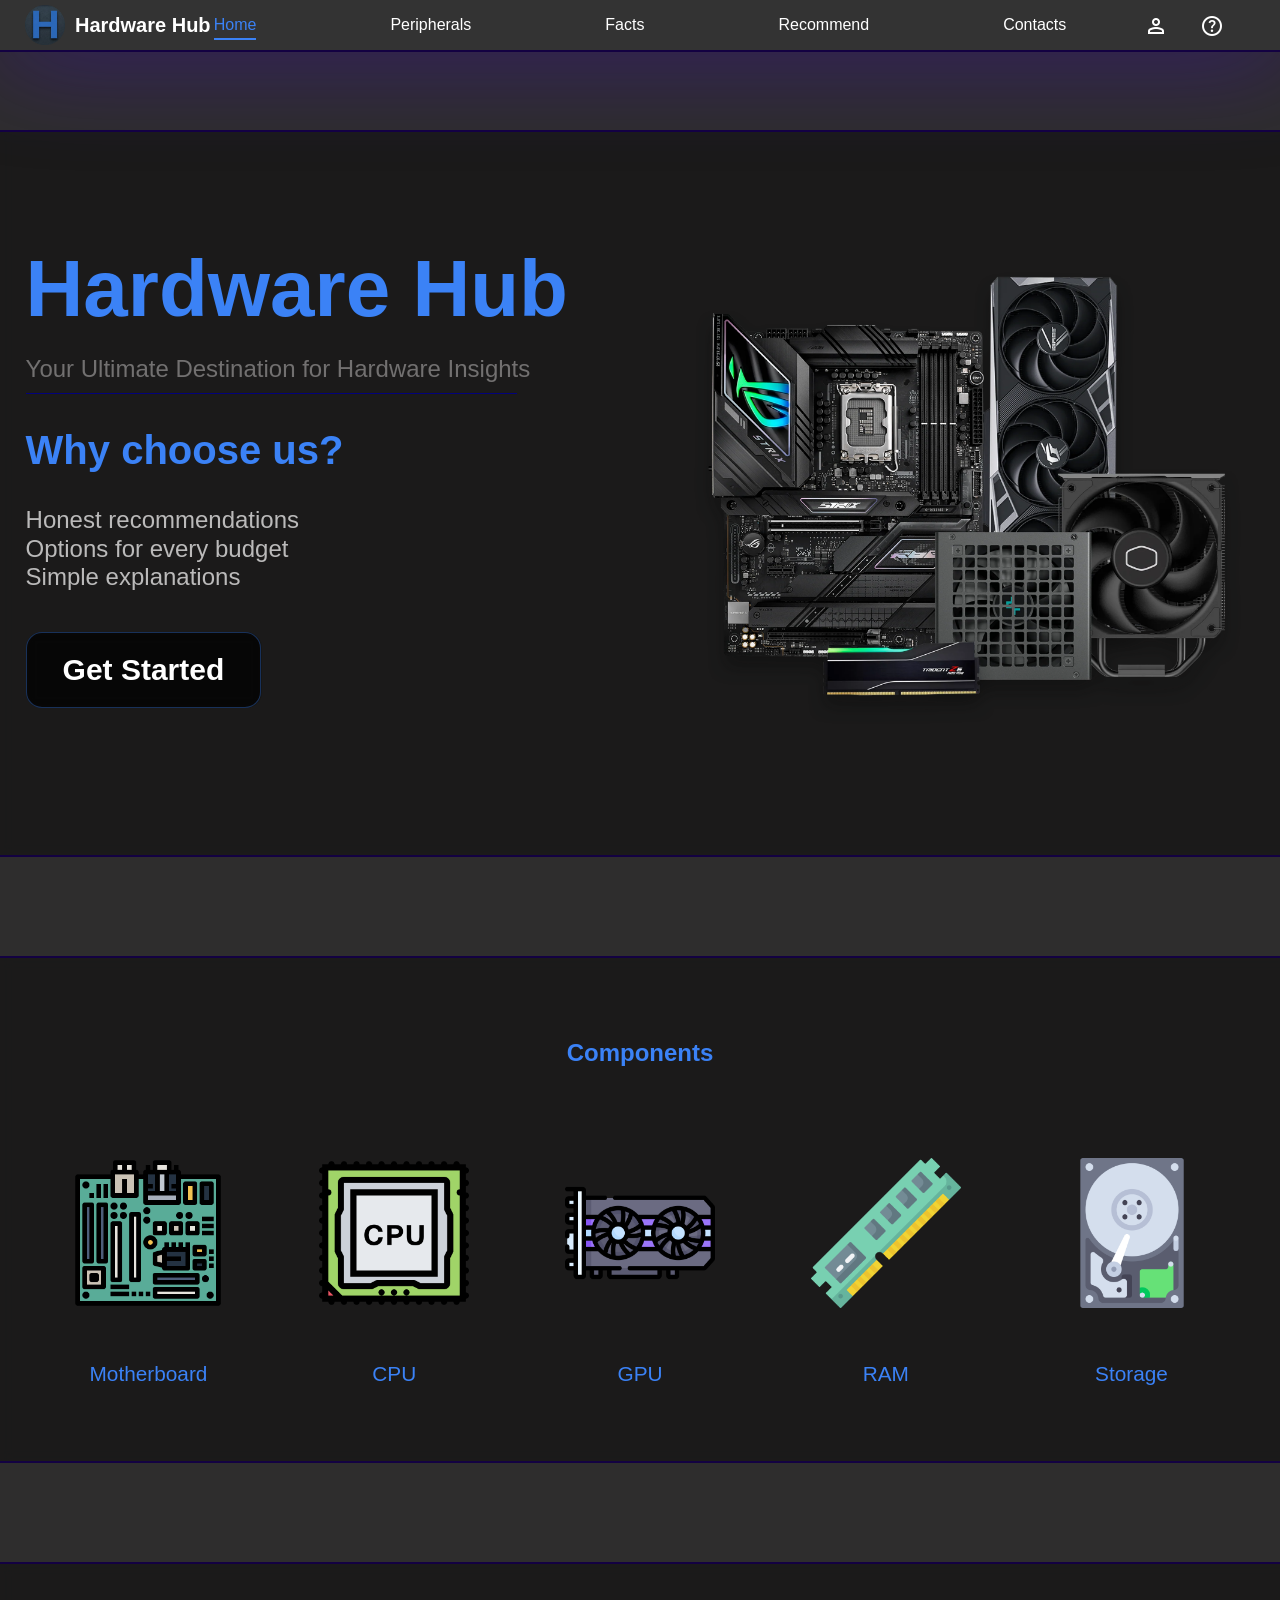
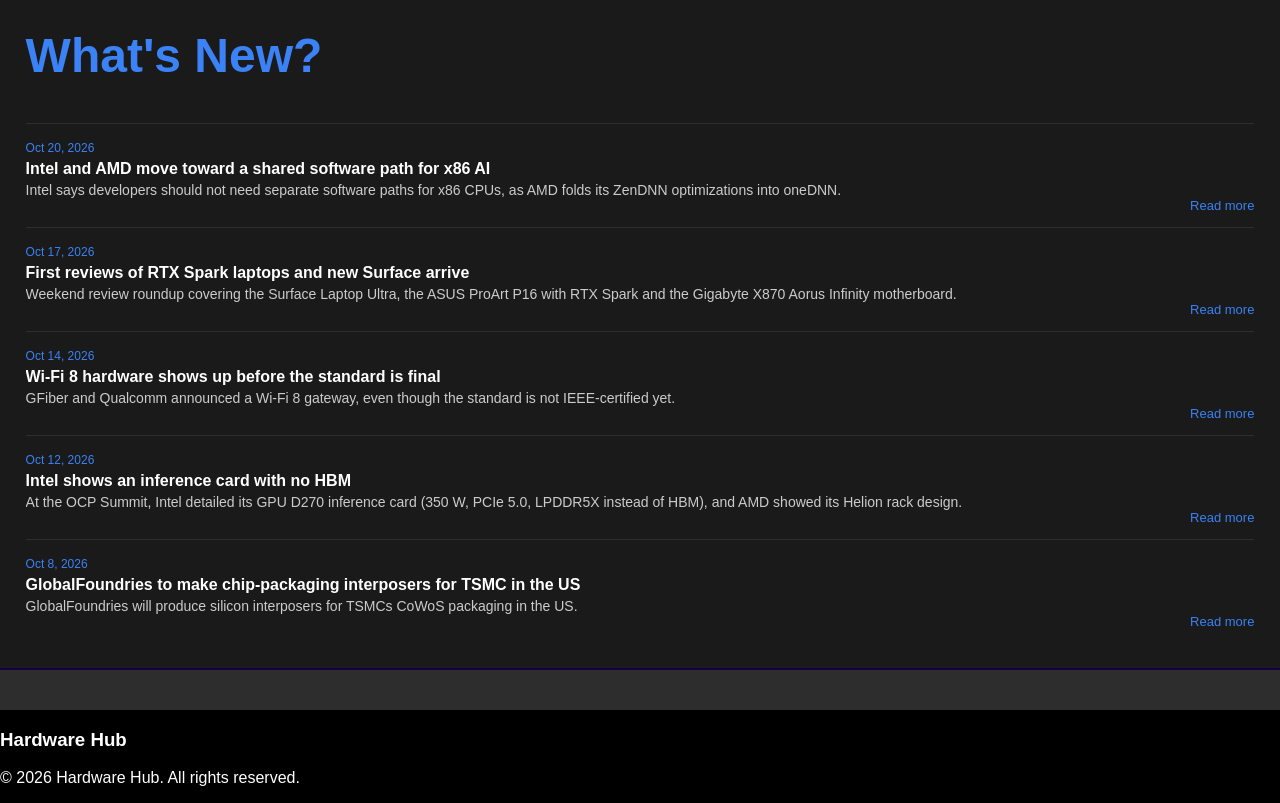
==== commit 55157c36: "new design done" ====
--- a/index.html
+++ b/index.html
@@ -54,10 +54,12 @@
                     Options for every budget <br>
                     Simple explanations
                 </p>
-                <a href="#" class="GetStartedButton">Get Started</a>
+                <a href="#ComponentsLINK" class="GetStartedButton">Get Started</a>
             </div>
             <div class="HeroImage">
                 <img src="/images/PC_Parts_Collection.webp" alt="Hero Image" class="hero-image">
+            </div>
+            <div id="ComponentsLINK"style="position:absolute;height: 2px; width: 2px; z-index: 99999; bottom: 20%; left:50%">
             </div>
         </div>
 
@@ -158,4 +160,5 @@
         <p>&copy; 2026 Hardware Hub. All rights reserved.</p>
     </footer>
 </body>
+
 </html>
--- a/MainStyle.css
+++ b/MainStyle.css
@@ -83,7 +83,7 @@
 }
 
 .Components{
-    margin: 0 20px;
+    margin: 4% 20px;
     padding: 5%;
     height: 380px;
     width: 100%;
@@ -137,7 +137,7 @@
 
 .newsAll{
     margin: 0 20px;
-    padding: 5%;
+    padding: 2% 5%;
     width: 100%;
     background-color: rgba(17, 17, 17, 0.65);
     border: 2px solid rgb(19, 1, 66);
@@ -154,8 +154,8 @@
 }
 
 .news-title {
-    gap: 5px;
-    font-size: 2.5 rem;
+    gap: 3px;
+    font-size: 3rem;
     color: #3b82f6;
 }
 
